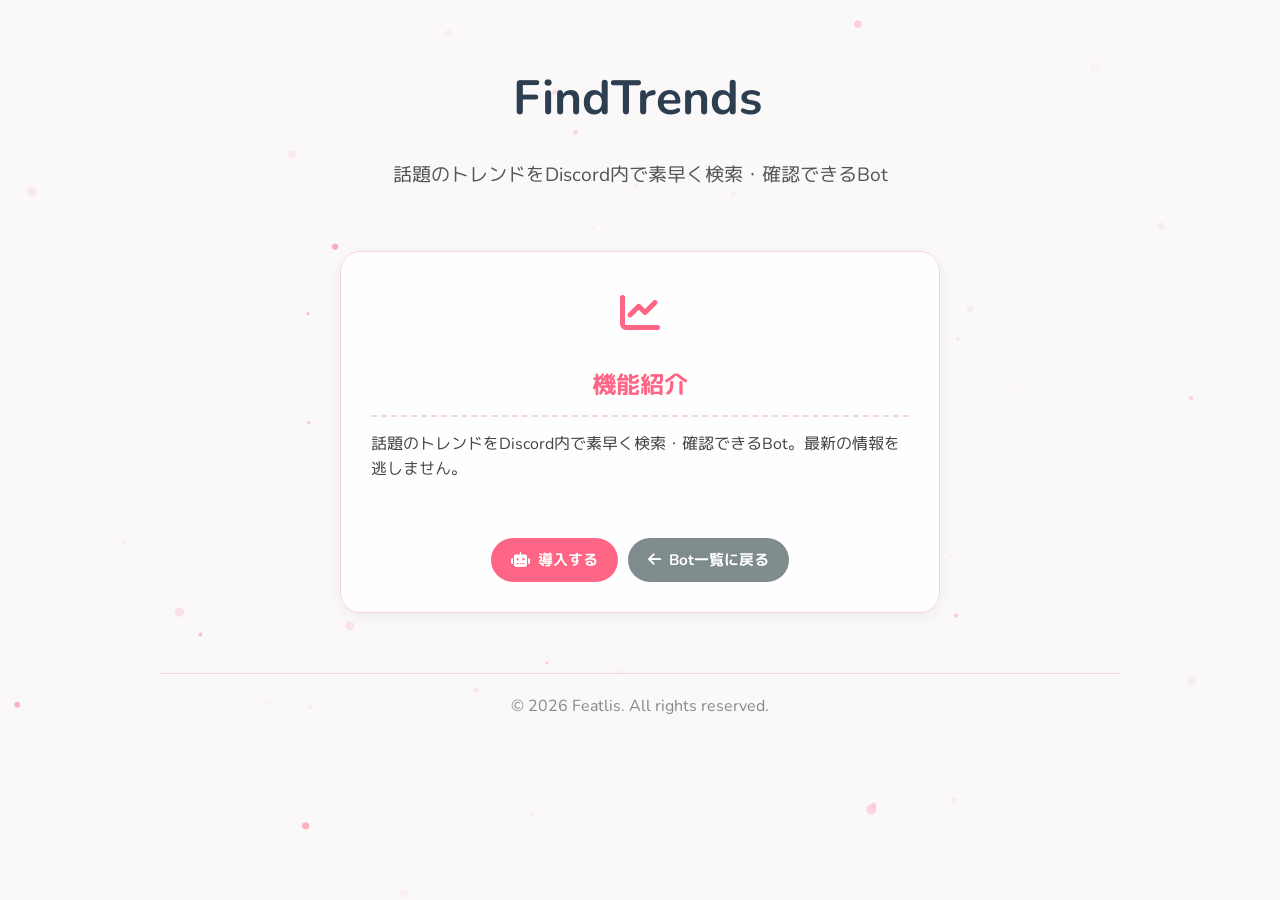
==== find-trends.html @ ec8f9304 "feat: add detail pages for individual discord bots and implement global stylesheet" ====
<!DOCTYPE html>
<html lang="ja">
<head>
    <meta charset="UTF-8">
    <meta name="viewport" content="width=device-width, initial-scale=1.0">
    <title>FindTrends - Featlis Discord Bots</title>
    <link href="https://fonts.googleapis.com/css2?family=M+PLUS+Rounded+1c:wght@400;700&family=Nunito:wght@400;700&display=swap" rel="stylesheet">
    <link rel="stylesheet" href="https://cdnjs.cloudflare.com/ajax/libs/font-awesome/6.4.0/css/all.min.css">
    <link rel="stylesheet" href="css/style.css">
    <link rel="icon" type="image/png" href="favicon.png">
    <link rel="apple-touch-icon" href="favicon.png">
</head>
<body>
    <canvas id="particles"></canvas>

    <div class="container">
        <header class="fade-in">
            <h1 class="typing-effect">FindTrends</h1>
            <p class="subtitle">話題のトレンドをDiscord内で素早く検索・確認できるBot</p>
        </header>

        <main>
            <div class="card bot-detail fade-in-up">
                <div class="card-icon"><i class="fa-solid fa-chart-line"></i></div>
                <h2>機能紹介</h2>
                <p>話題のトレンドをDiscord内で素早く検索・確認できるBot。最新の情報を逃しません。</p>
                <div class="card-actions" style="margin-top: 30px;">
                    <a href="https://discord.com/oauth2/authorize?client_id=1518664593449156719" target="_blank" class="btn btn-invite">
                        <i class="fa-solid fa-robot"></i> 導入する
                    </a>
                    <a href="index.html" class="btn btn-back">
                        <i class="fa-solid fa-arrow-left"></i> Bot一覧に戻る
                    </a>
                </div>
            </div>
        </main>

        <footer>
            <p>&copy; 2026 Featlis. All rights reserved.</p>
        </footer>
    </div>

    <script src="js/script.js"></script>
</body>
</html>
---- css/style.css ----
:root {
    --bg-color: #faf8f9;
    --text-color: #333333;
    --accent-color: #ff6584;
    --border-color: #f3d6e4;
    --card-bg: rgba(255, 255, 255, 0.85); /* 背景のパーティクルが透けるように調整 */
    --hover-shadow: rgba(255, 101, 132, 0.25);
    --btn-github: #2c3e50;
    --btn-github-hover: #1a252f;
    --btn-portfolio: #8e44ad;
    --btn-portfolio-hover: #732d91;
    --btn-back: #7f8c8d;
    --btn-back-hover: #606b6c;
}

* {
    box-sizing: border-box;
    margin: 0;
    padding: 0;
}

body {
    font-family: "Nunito", "M PLUS Rounded 1c", -apple-system, BlinkMacSystemFont, "Segoe UI", Helvetica, Arial, sans-serif;
    background-color: var(--bg-color);
    color: var(--text-color);
    line-height: 1.6;
    overflow-x: hidden;
    position: relative;
}

/* パーティクルの背景用 */
#particles {
    position: fixed;
    top: 0;
    left: 0;
    width: 100%;
    height: 100%;
    z-index: -1;
    pointer-events: none;
}

.container {
    max-width: 1000px;
    margin: 0 auto;
    padding: 60px 20px;
}

header {
    text-align: center;
    margin-bottom: 60px;
}

h1 {
    color: #2c3e50;
    font-size: 3rem;
    margin-bottom: 10px;
    display: inline-block;
    border-right: 3px solid var(--accent-color);
    padding-right: 5px;
    white-space: nowrap;
    overflow: hidden;
    margin: 0 auto;
}

.subtitle {
    color: #555;
    font-size: 1.2rem;
    margin-top: 15px;
    opacity: 0;
    animation: fadeIn 1s ease forwards 1.5s; /* タイピングエフェクト完了後にフェードイン */
}

.bot-grid {
    display: grid;
    grid-template-columns: repeat(auto-fit, minmax(300px, 1fr));
    gap: 30px;
}

.card {
    background-color: var(--card-bg);
    border: 1px solid var(--border-color);
    border-radius: 20px;
    padding: 30px;
    box-shadow: 0 4px 15px rgba(0, 0, 0, 0.05);
    transition: transform 0.4s cubic-bezier(0.175, 0.885, 0.32, 1.275), box-shadow 0.4s ease, border-color 0.4s ease;
    display: flex;
    flex-direction: column;
    backdrop-filter: blur(10px);
    -webkit-backdrop-filter: blur(10px);
}

.card:hover {
    transform: translateY(-10px) scale(1.02);
    box-shadow: 0 15px 30px var(--hover-shadow);
    border-color: var(--accent-color);
}

.card-icon {
    font-size: 2.5rem;
    color: var(--accent-color);
    margin-bottom: 20px;
    text-align: center;
    transition: transform 0.3s ease;
}

.card:hover .card-icon {
    transform: scale(1.2) rotate(5deg);
}

.card h2 {
    color: var(--accent-color);
    font-size: 1.5rem;
    margin-bottom: 15px;
    text-align: center;
    border-bottom: 2px dashed var(--border-color);
    padding-bottom: 10px;
}

.card p {
    flex-grow: 1;
    margin-bottom: 25px;
    color: #444;
}

.card-actions {
    display: flex;
    gap: 10px;
    justify-content: center;
}

.btn {
    text-decoration: none;
    padding: 10px 20px;
    border-radius: 50px;
    font-weight: bold;
    font-size: 0.95rem;
    display: inline-flex;
    align-items: center;
    gap: 8px;
    transition: all 0.3s ease;
    cursor: pointer;
}

.btn-github {
    background-color: var(--btn-github);
    color: white;
}

.btn-github:hover {
    background-color: var(--btn-github-hover);
    transform: translateY(-2px);
    box-shadow: 0 5px 15px rgba(44, 62, 80, 0.3);
}

.btn-invite {
    background-color: var(--accent-color);
    color: white;
}

.btn-invite:hover {
    background-color: #e65574;
    transform: translateY(-2px);
    box-shadow: 0 5px 15px var(--hover-shadow);
}

.btn-portfolio {
    background-color: var(--btn-portfolio);
    color: white;
}

.btn-portfolio:hover {
    background-color: var(--btn-portfolio-hover);
    transform: translateY(-2px);
    box-shadow: 0 5px 15px rgba(142, 68, 173, 0.3);
}

.btn-back {
    background-color: var(--btn-back);
    color: white;
}

.btn-back:hover {
    background-color: var(--btn-back-hover);
    transform: translateY(-2px);
    box-shadow: 0 5px 15px rgba(127, 140, 141, 0.3);
}

.bot-detail {
    max-width: 600px;
    margin: 0 auto;
}

footer {
    text-align: center;
    margin-top: 60px;
    padding-top: 20px;
    border-top: 1px solid var(--border-color);
    color: #888;
}

/* Animations */
.fade-in {
    opacity: 0;
    animation: fadeIn 1s ease forwards;
}

.fade-in-up {
    opacity: 0;
    transform: translateY(30px);
    transition: opacity 0.8s ease, transform 0.8s cubic-bezier(0.175, 0.885, 0.32, 1.275);
}

.fade-in-up.visible {
    opacity: 1;
    transform: translateY(0);
}

@keyframes fadeIn {
    from { opacity: 0; }
    to { opacity: 1; }
}

/* スマホ対応 */
@media (max-width: 600px) {
    h1 {
        font-size: 2.2rem;
    }
    .card-actions {
        flex-direction: column;
    }
    .btn {
        justify-content: center;
    }
}
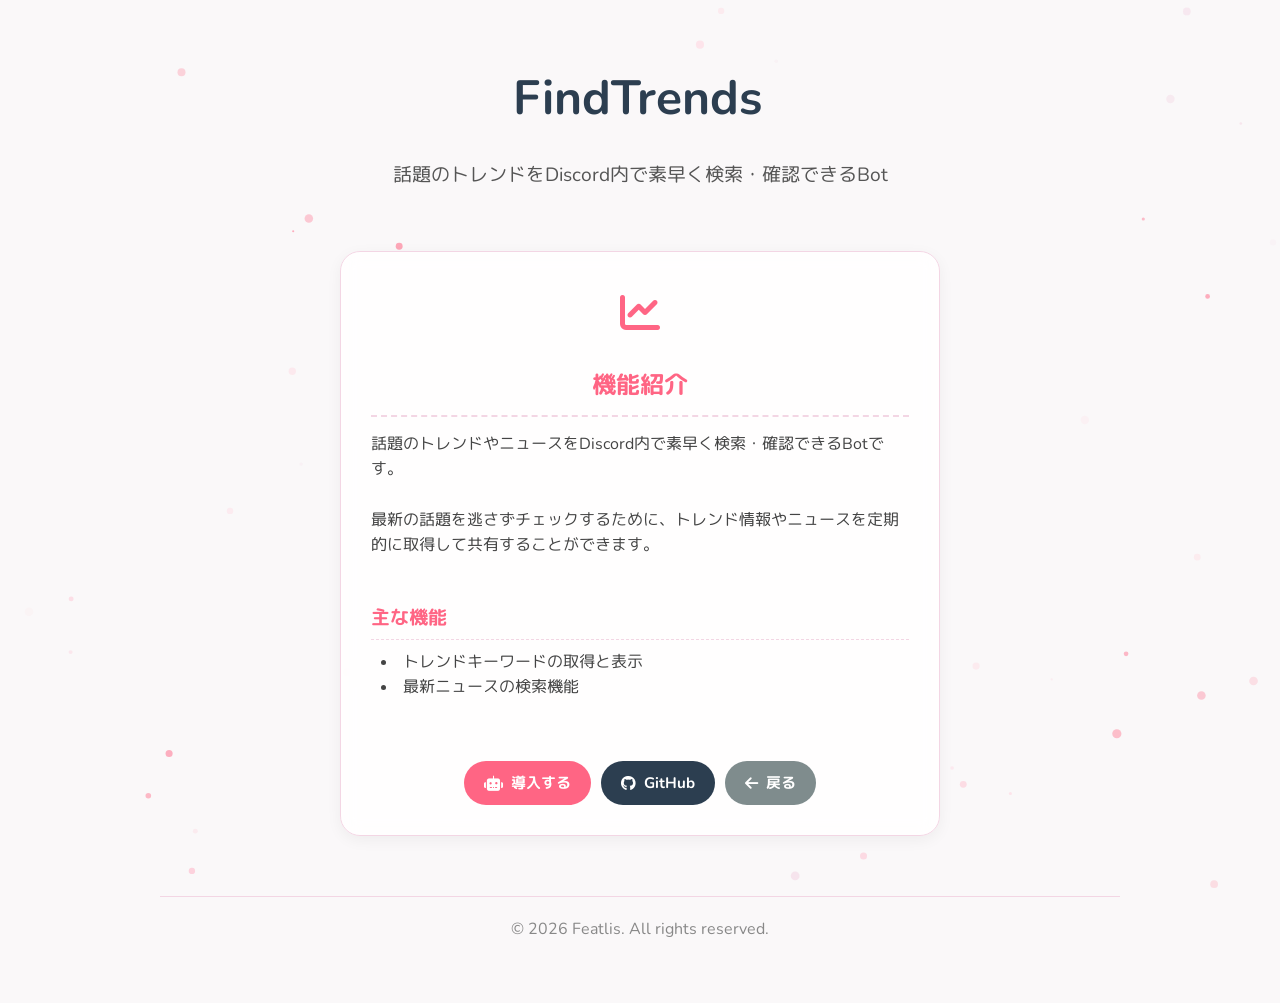
==== commit 61d6a3ef: "feat: add centralized stylesheet and apply responsive design updates across all pages" ====
--- a/find-trends.html
+++ b/find-trends.html
@@ -23,13 +23,23 @@
             <div class="card bot-detail fade-in-up">
                 <div class="card-icon"><i class="fa-solid fa-chart-line"></i></div>
                 <h2>機能紹介</h2>
-                <p>話題のトレンドをDiscord内で素早く検索・確認できるBot。最新の情報を逃しません。</p>
+                <p>話題のトレンドやニュースをDiscord内で素早く検索・確認できるBotです。</p>
+                <p>最新の話題を逃さずチェックするために、トレンド情報やニュースを定期的に取得して共有することができます。</p>
+                
+                <h3 style="margin-top: 20px; color: var(--accent-color); border-bottom: 1px dashed var(--border-color); padding-bottom: 5px;">主な機能</h3>
+                <ul style="list-style: inside; margin-bottom: 20px; color: #444; text-align: left; padding: 10px;">
+                    <li>トレンドキーワードの取得と表示</li>
+                    <li>最新ニュースの検索機能</li>
+                </ul>
                 <div class="card-actions" style="margin-top: 30px;">
                     <a href="https://discord.com/oauth2/authorize?client_id=1518664593449156719" target="_blank" class="btn btn-invite">
                         <i class="fa-solid fa-robot"></i> 導入する
                     </a>
+                    <a href="https://github.com/featlis/FindTrends-for-Discord" target="_blank" class="btn btn-github">
+                        <i class="fa-brands fa-github"></i> GitHub
+                    </a>
                     <a href="index.html" class="btn btn-back">
-                        <i class="fa-solid fa-arrow-left"></i> Bot一覧に戻る
+                        <i class="fa-solid fa-arrow-left"></i> 戻る
                     </a>
                 </div>
             </div>
--- a/css/style.css
+++ b/css/style.css
@@ -11,6 +11,8 @@
     --btn-portfolio-hover: #732d91;
     --btn-back: #7f8c8d;
     --btn-back-hover: #606b6c;
+    --btn-detail: #3498db;
+    --btn-detail-hover: #2980b9;
 }
 
 * {
@@ -185,6 +187,17 @@
     box-shadow: 0 5px 15px rgba(127, 140, 141, 0.3);
 }
 
+.btn-detail {
+    background-color: var(--btn-detail);
+    color: white;
+}
+
+.btn-detail:hover {
+    background-color: var(--btn-detail-hover);
+    transform: translateY(-2px);
+    box-shadow: 0 5px 15px rgba(52, 152, 219, 0.3);
+}
+
 .bot-detail {
     max-width: 600px;
     margin: 0 auto;
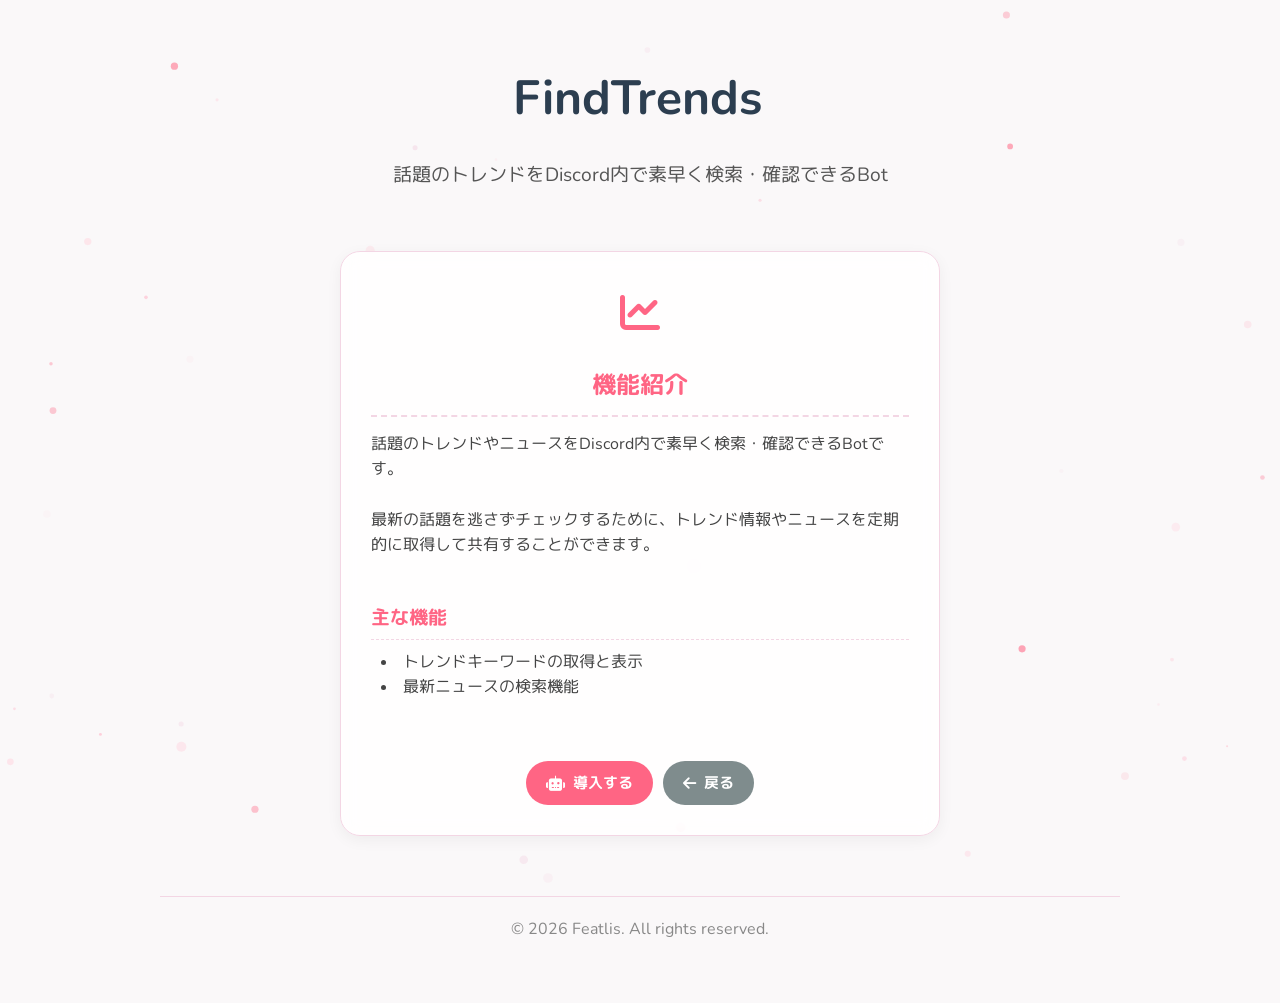
==== commit 173998a0: "refactor: update styling and layout structure across all HTML template files" ====
--- a/find-trends.html
+++ b/find-trends.html
@@ -35,9 +35,6 @@
                     <a href="https://discord.com/oauth2/authorize?client_id=1518664593449156719" target="_blank" class="btn btn-invite">
                         <i class="fa-solid fa-robot"></i> 導入する
                     </a>
-                    <a href="https://github.com/featlis/FindTrends-for-Discord" target="_blank" class="btn btn-github">
-                        <i class="fa-brands fa-github"></i> GitHub
-                    </a>
                     <a href="index.html" class="btn btn-back">
                         <i class="fa-solid fa-arrow-left"></i> 戻る
                     </a>
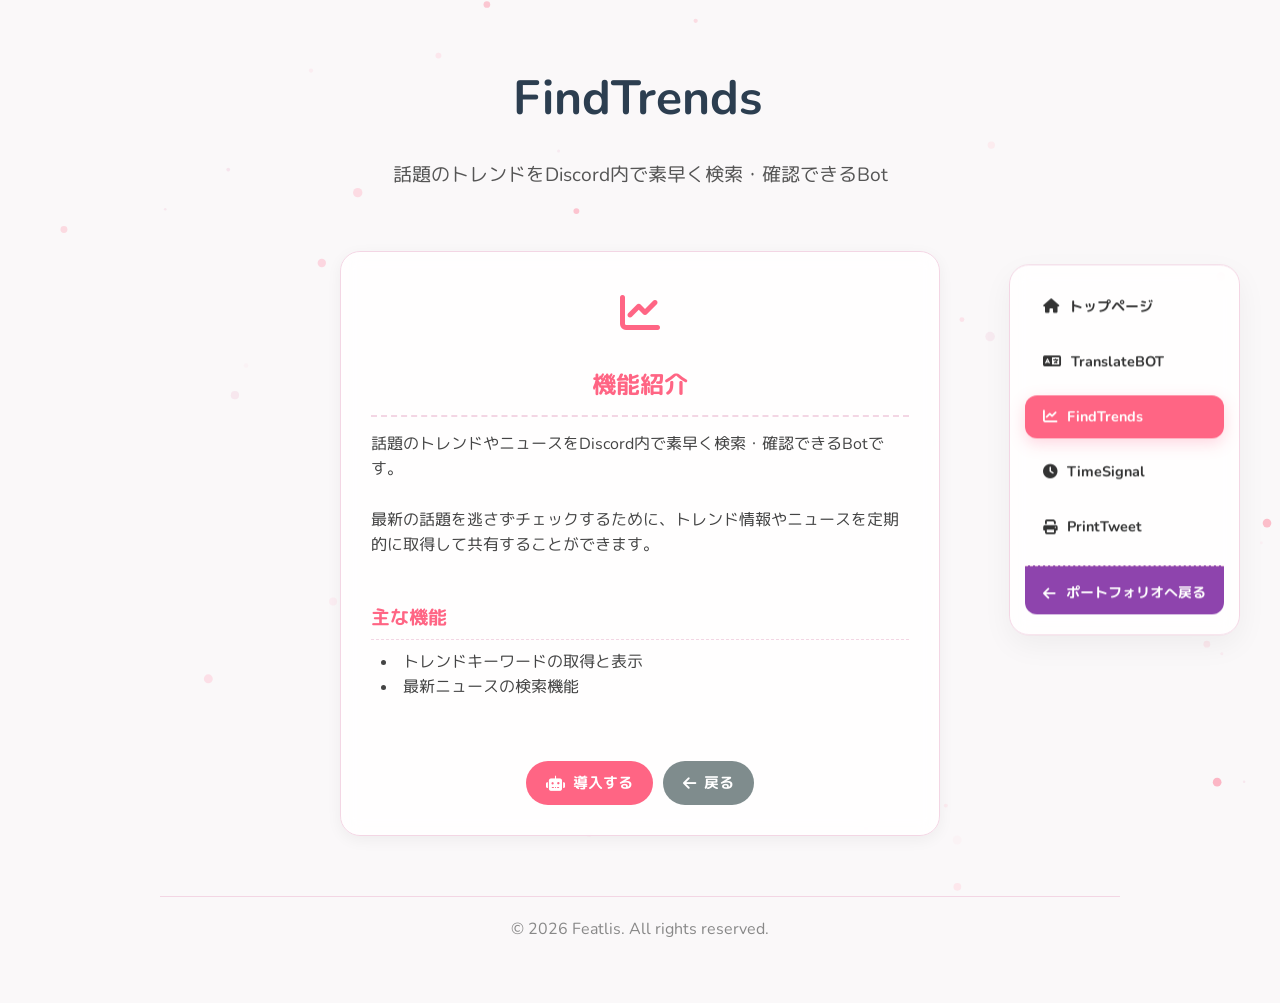
==== commit 89ed6fc1: "feat: add centralized stylesheet and consistent sidebar navigation across all project pages" ====
--- a/find-trends.html
+++ b/find-trends.html
@@ -47,6 +47,16 @@
         </footer>
     </div>
 
+    <!-- サイドナビゲーション -->
+    <nav class="side-nav">
+        <a href="index.html" class="side-nav-item"><i class="fa-solid fa-house"></i> トップページ</a>
+        <a href="twitter-translate-bot.html" class="side-nav-item"><i class="fa-solid fa-language"></i> TranslateBOT</a>
+        <a href="find-trends.html" class="side-nav-item active"><i class="fa-solid fa-chart-line"></i> FindTrends</a>
+        <a href="time-signal.html" class="side-nav-item"><i class="fa-solid fa-clock"></i> TimeSignal</a>
+        <a href="print-tweet.html" class="side-nav-item"><i class="fa-solid fa-print"></i> PrintTweet</a>
+        <a href="https://featlis.github.io" class="side-nav-item portfolio"><i class="fa-solid fa-arrow-left"></i> ポートフォリオへ戻る</a>
+    </nav>
+
     <script src="js/script.js"></script>
 </body>
 </html>
--- a/css/style.css
+++ b/css/style.css
@@ -245,3 +245,102 @@
         justify-content: center;
     }
 }
+
+/* サイドナビゲーション */
+.side-nav {
+    position: fixed;
+    right: 40px;
+    top: 50%;
+    transform: translateY(-50%);
+    background: rgba(255, 255, 255, 0.85);
+    border: 1px solid var(--border-color);
+    border-radius: 20px;
+    padding: 20px 15px;
+    box-shadow: 0 10px 30px rgba(0, 0, 0, 0.05);
+    backdrop-filter: blur(10px);
+    -webkit-backdrop-filter: blur(10px);
+    z-index: 100;
+    display: flex;
+    flex-direction: column;
+    gap: 12px;
+    transition: all 0.3s ease;
+}
+
+.side-nav-item {
+    text-decoration: none;
+    color: var(--text-color);
+    padding: 10px 18px;
+    border-radius: 12px;
+    font-size: 0.9rem;
+    font-weight: bold;
+    transition: all 0.3s ease;
+    display: flex;
+    align-items: center;
+    gap: 10px;
+    white-space: nowrap;
+}
+
+.side-nav-item:hover {
+    background-color: rgba(255, 101, 132, 0.15);
+    color: var(--accent-color);
+    transform: translateX(-3px);
+}
+
+.side-nav-item.active {
+    background-color: var(--accent-color);
+    color: white;
+    box-shadow: 0 5px 15px var(--hover-shadow);
+}
+
+.side-nav-item.active:hover {
+    color: white;
+    transform: none;
+}
+
+.side-nav-item.portfolio {
+    background-color: var(--btn-portfolio);
+    color: white;
+    margin-top: 5px;
+    border-top: 1px dashed var(--border-color);
+    padding-top: 15px;
+    border-radius: 0 0 12px 12px;
+}
+
+.side-nav-item.portfolio:hover {
+    background-color: var(--btn-portfolio-hover);
+    color: white;
+    transform: translateY(-2px);
+    box-shadow: 0 5px 15px rgba(142, 68, 173, 0.3);
+}
+
+/* 画面幅が狭い場合のレスポンシブ対応 */
+@media (max-width: 1200px) {
+    .side-nav {
+        position: static;
+        transform: none;
+        flex-direction: row;
+        flex-wrap: wrap;
+        justify-content: center;
+        margin: 40px auto 0;
+        max-width: 90%;
+        top: auto;
+        right: auto;
+    }
+    
+    .side-nav-item {
+        font-size: 0.85rem;
+        padding: 8px 14px;
+    }
+    
+    .side-nav-item.portfolio {
+        margin-top: 0;
+        border-top: none;
+        padding-top: 8px;
+        border-radius: 12px;
+    }
+    
+    .side-nav-item:hover {
+        transform: translateY(-2px);
+    }
+}
+
